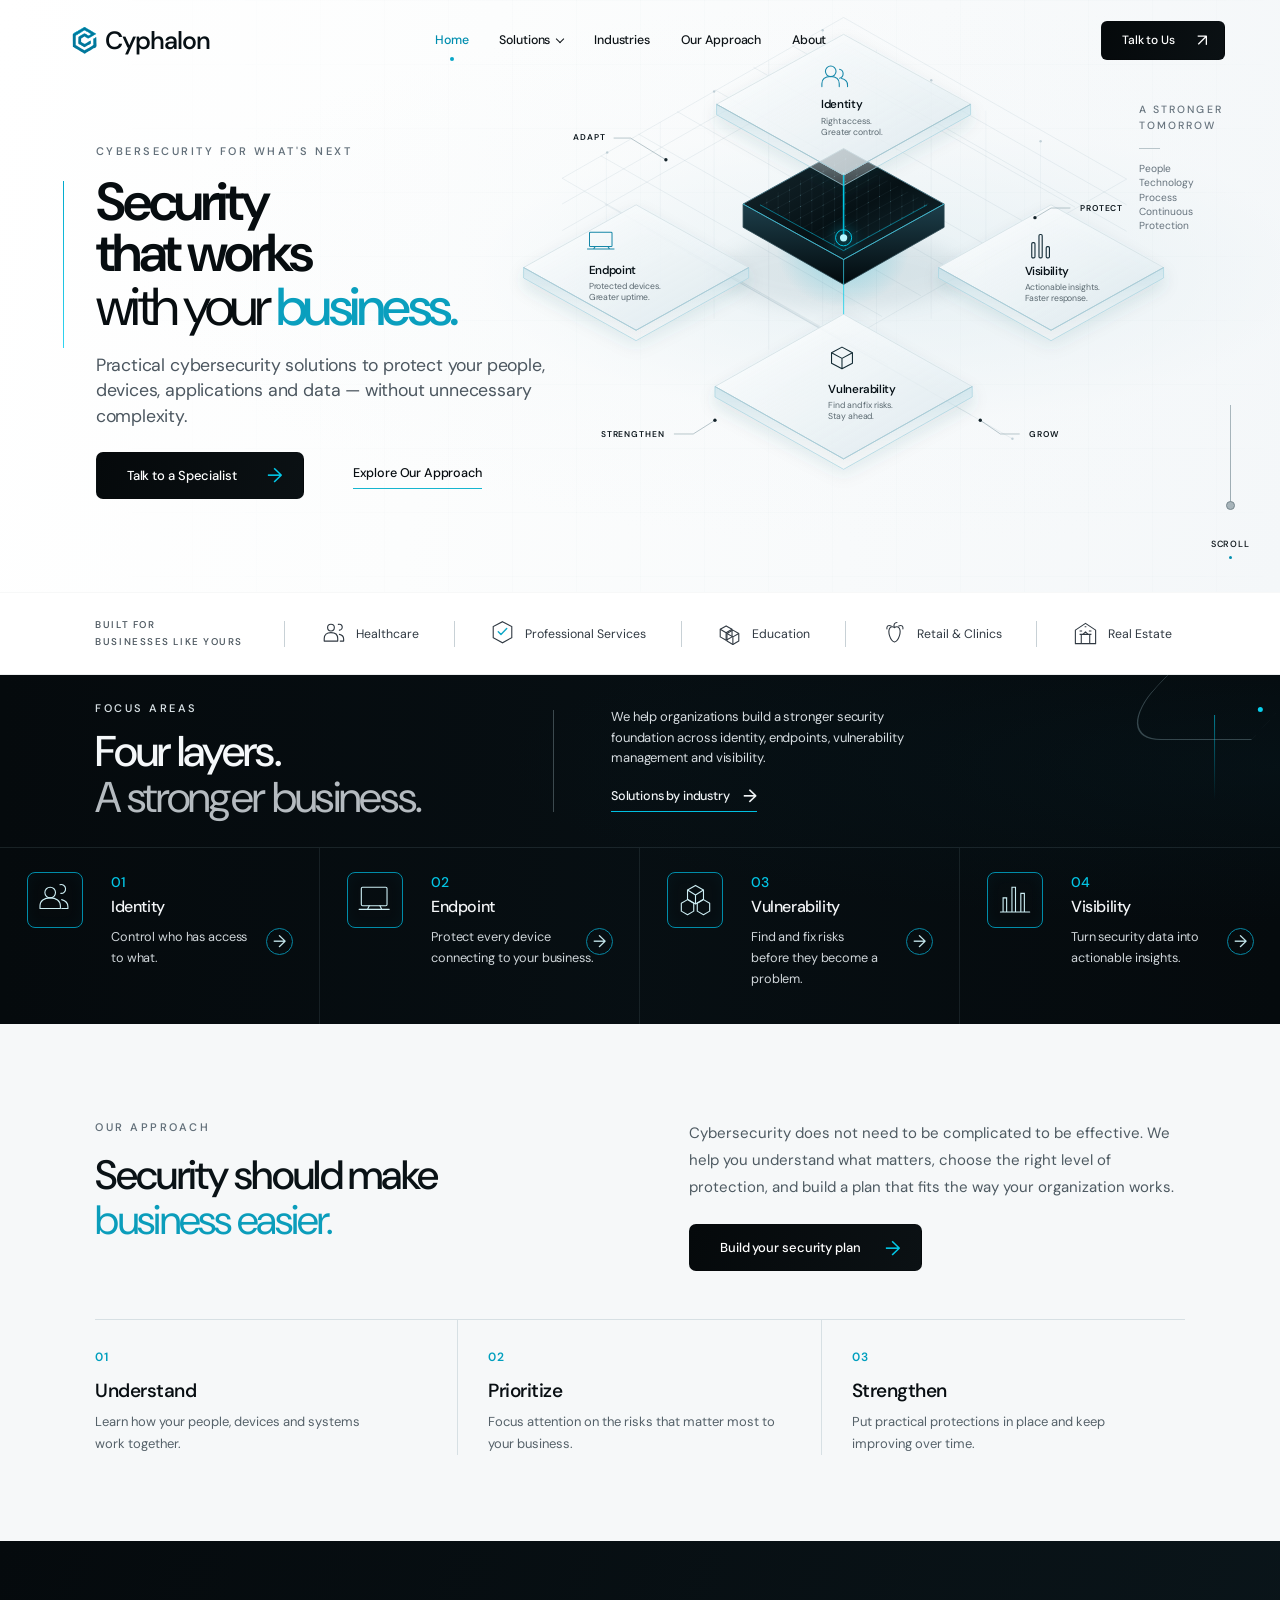
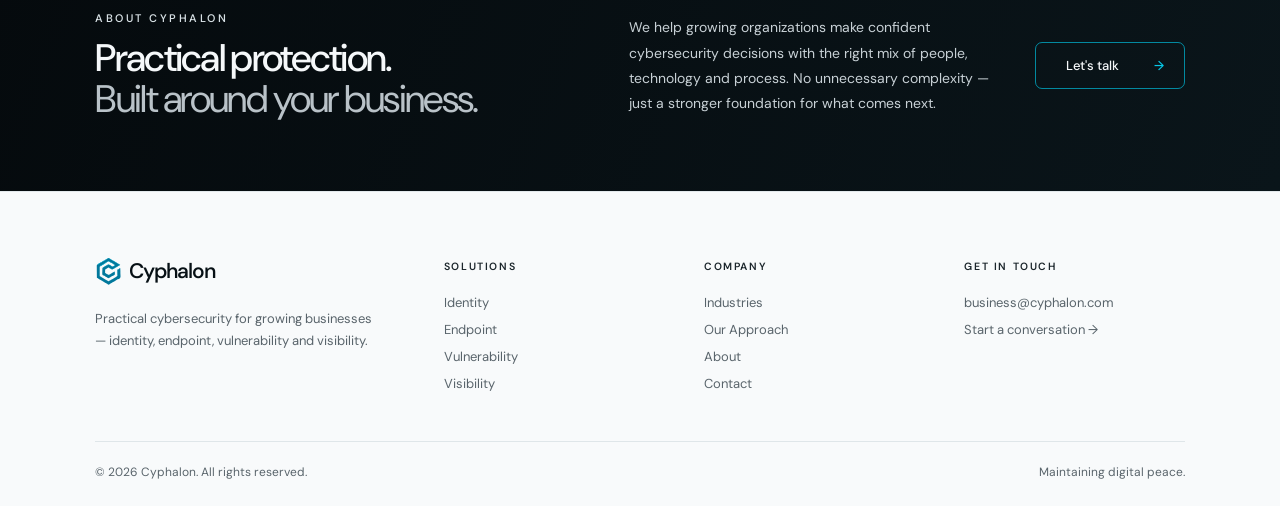
==== index.html @ 72daf1ed "Add Cyphalon multi-page static website Home, Identity, Endpoint, Vulnerability, Visibility, Industri" ====
<!doctype html>
<html lang="en">
<head>
  <meta charset="utf-8">
  <meta name="viewport" content="width=device-width, initial-scale=1">
  <meta name="theme-color" content="#f7f9fa">
  <title>Cyphalon — Practical Cybersecurity for Growing Businesses</title>
  <meta name="description" content="Practical cybersecurity for growing businesses: identity and access, endpoint security, vulnerability testing and security visibility — without unnecessary complexity.">
  <link rel="canonical" href="https://cyphalon.com/">
  <meta property="og:type" content="website">
  <meta property="og:site_name" content="Cyphalon">
  <meta property="og:title" content="Cyphalon — Practical Cybersecurity for Growing Businesses">
  <meta property="og:description" content="Practical cybersecurity for growing businesses: identity and access, endpoint security, vulnerability testing and security visibility — without unnecessary complexity.">
  <meta property="og:url" content="https://cyphalon.com/">
  <link rel="icon" href="assets/favicon.svg" type="image/svg+xml">
  <link rel="preconnect" href="https://fonts.googleapis.com">
  <link rel="preconnect" href="https://fonts.gstatic.com" crossorigin>
  <link href="https://fonts.googleapis.com/css2?family=DM+Sans:wght@400;450;500;550;600;650;700&display=swap" rel="stylesheet">
  <link rel="stylesheet" href="styles.css">
</head>
<body>
  <main>
    <section class="hero-shell" id="home" aria-label="Cyphalon cybersecurity overview">
      <div class="ambient-grid" aria-hidden="true"></div>
      <header class="site-header">
        <a class="brand" href="index.html" aria-label="Cyphalon home"><img class="brand-mark" src="assets/favicon.svg" alt="" aria-hidden="true"><span>Cyphalon</span></a>
        <button class="menu-toggle" type="button" aria-label="Open navigation menu" aria-expanded="false" aria-controls="primary-nav">
          <span></span><span></span>
        </button>
        <nav class="primary-nav" id="primary-nav" aria-label="Main navigation">
          <a class="nav-link active" aria-current="page" href="index.html">Home</a>
          <div class="nav-item has-menu">
            <button class="nav-link nav-trigger" type="button" aria-expanded="false" aria-controls="solutions-menu">Solutions <span class="caret" aria-hidden="true"></span></button>
            <div class="submenu" id="solutions-menu"><a class="submenu-link" href="identity.html"><span class="submenu-icon"><svg viewBox="0 0 44 44" aria-hidden="true"><g fill="none" stroke="currentColor" stroke-width="1.25" stroke-linecap="round" stroke-linejoin="round"><circle cx="16" cy="13" r="6"/><path d="M4.5 31v-3c0-5.5 4.6-9 11.5-9s11.5 3.5 11.5 9v3H4.5Z"/><path d="M28 14a5 5 0 1 0-1-9.8M29 21c4.5 1.2 7 4 7 8v2H29"/></g></svg></span><span><strong>Identity</strong><small>Control who has access to what.</small></span></a><a class="submenu-link" href="endpoint.html"><span class="submenu-icon"><svg viewBox="0 0 44 44" aria-hidden="true"><g fill="none" stroke="currentColor" stroke-width="1.25" stroke-linecap="round" stroke-linejoin="round"><rect x="6" y="7" width="29" height="21" rx="1.4"/><path d="M3.5 32h34M15 28l-2 4m14-4 2 4"/></g></svg></span><span><strong>Endpoint</strong><small>Protect every device connecting to your business.</small></span></a><a class="submenu-link" href="vulnerability.html"><span class="submenu-icon"><svg viewBox="0 0 44 44" aria-hidden="true"><g fill="none" stroke="currentColor" stroke-width="1.25" stroke-linejoin="round"><path d="m22 5 9 5.2v10.4L22 26l-9-5.4V10.2L22 5Z"/><path d="m13 10.2 9 5.5 9-5.5M22 15.7V26M6 25l7-4 7 4v9l-7 4-7-4v-9ZM24 25l7-4 7 4v9l-7 4-7-4v-9Z"/></g></svg></span><span><strong>Vulnerability</strong><small>Find and fix risks before they become a problem.</small></span></a><a class="submenu-link" href="visibility.html"><span class="submenu-icon"><svg viewBox="0 0 44 44" aria-hidden="true"><g fill="none" stroke="currentColor" stroke-width="1.25" stroke-linecap="round"><path d="M8 35V19h4v16M18 35V7h4v28M28 35V14h4v21M38 35H5"/></g></svg></span><span><strong>Visibility</strong><small>Turn security data into actionable insights.</small></span></a></div>
          </div>
          <a class="nav-link" href="industries.html">Industries</a>
          <a class="nav-link" href="index.html#approach">Our Approach</a>
          <a class="nav-link" href="index.html#about">About</a>
        </nav>
        <a class="button button-dark header-cta" href="contact.html">
          <span>Talk to Us</span><span class="arrow" aria-hidden="true">↗</span>
        </a>
      </header>

      <div class="hero-body">
        <div class="hero-copy">
          <p class="eyebrow">Cybersecurity for what's next</p>
          <h1>Security<br>that works<br><span class="headline-light">with your <span class="accent-text">business.</span></span></h1>
          <p class="hero-description">Practical cybersecurity solutions to protect your people, devices, applications and data — without unnecessary complexity.</p>
          <div class="hero-actions">
            <a class="button button-dark hero-cta" href="contact.html">
              <span>Talk to a Specialist</span><span class="arrow" aria-hidden="true">→</span>
            </a>
            <a class="text-link" href="#approach">Explore Our Approach</a>
          </div>
        </div>

        <div class="hero-visual" aria-label="Four connected layers of cybersecurity: identity, endpoint, visibility and vulnerability">
          <svg class="security-diagram" viewBox="0 0 780 570" role="img" aria-labelledby="diagram-title diagram-desc">
            <title id="diagram-title">A connected security foundation</title>
            <desc id="diagram-desc">Four translucent platforms representing identity, endpoint, visibility and vulnerability surround a glowing central security layer.</desc>
            <defs>
              <linearGradient id="glassTop" x1="0" y1="0" x2="1" y2="1">
                <stop offset="0" stop-color="#ffffff" stop-opacity=".96"/>
                <stop offset=".55" stop-color="#eef5f8" stop-opacity=".82"/>
                <stop offset="1" stop-color="#dbe9ee" stop-opacity=".77"/>
              </linearGradient>
              <linearGradient id="glassSide" x1="0" y1="0" x2="0" y2="1">
                <stop offset="0" stop-color="#c6e2eb" stop-opacity=".7"/>
                <stop offset="1" stop-color="#ffffff" stop-opacity=".18"/>
              </linearGradient>
              <linearGradient id="darkTop" x1="0" y1="0" x2="1" y2="1">
                <stop offset="0" stop-color="#172a31"/>
                <stop offset=".55" stop-color="#061115"/>
                <stop offset="1" stop-color="#152d36"/>
              </linearGradient>
              <linearGradient id="darkSide" x1="0" y1="0" x2="0" y2="1">
                <stop offset="0" stop-color="#1d3f4b"/>
                <stop offset="1" stop-color="#02090c"/>
              </linearGradient>
              <linearGradient id="cyanLine" x1="0" y1="0" x2="0" y2="1">
                <stop offset="0" stop-color="#43d9f1" stop-opacity=".2"/>
                <stop offset=".5" stop-color="#00c7e9"/>
                <stop offset="1" stop-color="#3bd3f0" stop-opacity=".15"/>
              </linearGradient>
              <radialGradient id="coreGlow">
                <stop offset="0" stop-color="#08c5e6" stop-opacity=".65"/>
                <stop offset=".45" stop-color="#0ab4d2" stop-opacity=".2"/>
                <stop offset="1" stop-color="#0ab4d2" stop-opacity="0"/>
              </radialGradient>
              <pattern id="microGrid" width="14" height="14" patternUnits="userSpaceOnUse" patternTransform="skewY(-29)">
                <path d="M14 0H0V14" fill="none" stroke="#83c5d6" stroke-opacity=".24" stroke-width=".55"/>
                <circle cx="0" cy="0" r="1" fill="#90ddeb" fill-opacity=".55"/>
              </pattern>
              <filter id="softShadow" x="-30%" y="-30%" width="160%" height="180%">
                <feGaussianBlur stdDeviation="11"/>
              </filter>
              <filter id="cyanBlur" x="-120%" y="-120%" width="340%" height="340%">
                <feGaussianBlur stdDeviation="7"/>
              </filter>
              <filter id="plateShadow" x="-30%" y="-30%" width="160%" height="180%">
                <feDropShadow dx="0" dy="10" stdDeviation="10" flood-color="#345765" flood-opacity=".15"/>
              </filter>
            </defs>

            <!-- Isometric wireframe environment -->
            <g class="wireframe" fill="none" stroke="#8da8b4" stroke-width=".8" stroke-opacity=".24">
              <path d="M40 213 390 13 742 214 391 416Z"/>
              <path d="M40 245 390 45 742 246"/>
              <path d="M40 278 390 78 742 279"/>
              <path d="M88 185 438 385M135 158 486 359M183 130 534 332M230 103 581 304M278 75 630 276M326 48 678 249"/>
              <path d="M93 245 445 445M145 276 495 476M196 306 548 507M249 336 600 537"/>
              <path d="M95 181 95 311M162 143 162 350M229 105 229 388M297 67 297 426M364 29 364 464M431 53 431 425M499 91 499 388M567 129 567 350M635 167 635 311" stroke-opacity=".12"/>
            </g>
            <g fill="#8da8b4" fill-opacity=".48">
              <circle cx="96" cy="181" r="1.5"/><circle cx="229" cy="105" r="1.5"/><circle cx="364" cy="29" r="1.5"/><circle cx="499" cy="91" r="1.5"/><circle cx="635" cy="167" r="1.5"/><circle cx="600" cy="537" r="1.5"/>
            </g>

            <!-- Ground shadow and energy core -->
            <ellipse cx="388" cy="330" rx="153" ry="47" fill="#587986" opacity=".11" filter="url(#softShadow)"/>
            <ellipse cx="389" cy="300" rx="83" ry="73" fill="url(#coreGlow)"/>
            <path d="M390 140V355" stroke="#00c6e7" stroke-width="9" opacity=".25" filter="url(#cyanBlur)"/>
            <path d="M390 140V355" stroke="url(#cyanLine)" stroke-width="1.8"/>

            <!-- Central dark platform -->
            <g class="core-platform">
              <polygon points="265,245 390,314 515,245 515,274 390,345 265,274" fill="url(#darkSide)" stroke="#294650" stroke-width="1"/>
              <polygon points="265,245 390,176 515,245 390,314" fill="url(#darkTop)" stroke="#477180" stroke-width="1.2"/>
              <polygon points="282,245 390,186 498,245 390,304" fill="url(#microGrid)" opacity=".95"/>
              <path d="M265 245 390 314 515 245M390 314V345" fill="none" stroke="#3ad5ef" stroke-opacity=".72" stroke-width="1.2"/>
              <path d="M286 246 390 303 494 246" fill="none" stroke="#07c6e6" stroke-opacity=".65" stroke-width="1"/>
              <path d="M390 206V287" stroke="#00d6f6" stroke-width="2" opacity=".85"/>
              <circle cx="390" cy="287" r="14" fill="#00cbea" opacity=".2" filter="url(#cyanBlur)"/>
              <circle cx="390" cy="287" r="4.5" fill="#b8f7ff"/>
              <circle cx="390" cy="287" r="10" fill="none" stroke="#00cbea" stroke-width="1.2"/>
            </g>

            <a class="diagram-link" href="identity.html" aria-label="Identity">
            <!-- People glass plate -->
            <g class="glass-card identity-card" filter="url(#plateShadow)">
              <polygon points="390,34 548,121 390,209 232,121" fill="url(#glassTop)" stroke="#d9e4e8" stroke-width="1.1"/>
              <polygon points="232,121 390,209 548,121 548,134 390,222 232,134" fill="url(#glassSide)" stroke="#a8d5e1" stroke-width=".9"/>
              <path d="M232 121 390 209 548 121" fill="none" stroke="#a6c5cf" stroke-width="1.2"/>
              <path d="M390 209V252" fill="none" stroke="#00cce9" stroke-opacity=".75" stroke-width="1.4"/>
            </g>
            <g class="diagram-label identity-label">
              <g transform="translate(363 73)" fill="none" stroke="#1788aa" stroke-width="1.35" stroke-linecap="round" stroke-linejoin="round">
                <circle cx="11" cy="7" r="6.6"/><path d="M0 26v-3.5c0-6 4.3-9 10.8-9s10.8 3 10.8 9V26"/>
                <path d="M22 4.5a5.7 5.7 0 0 1 0 11.1M24.5 16c5 1.1 7.4 4.1 7.4 8.2V26"/>
              </g>
              <text x="362" y="126" class="label-title">Identity</text>
              <text x="362" y="145" class="label-body">Right access.</text>
              <text x="362" y="159" class="label-body">Greater control.</text>
            </g>
            </a>

            <a class="diagram-link" href="endpoint.html" aria-label="Endpoint">
            <!-- Endpoints plate -->
            <g class="glass-card endpoint-card" filter="url(#plateShadow)">
              <polygon points="132,246 272,324 132,402 -8,324" fill="url(#glassTop)" stroke="#d7e3e8" stroke-width="1.1"/>
              <polygon points="-8,324 132,402 272,324 272,337 132,415 -8,337" fill="url(#glassSide)" stroke="#a8d5e1" stroke-width=".9"/>
              <path d="M-8 324 132 402 272 324" fill="none" stroke="#abcbd5" stroke-width="1.2"/>
            </g>
            <g class="diagram-label endpoint-label">
              <g transform="translate(74 280)" fill="none" stroke="#1687a8" stroke-width="1.25" stroke-linejoin="round">
                <rect x="0" y="0" width="28" height="18" rx="1.2"/><path d="M-3 21H31M7 18l-2 3m18-3 2 3"/>
              </g>
              <text x="73" y="332" class="label-title">Endpoint</text>
              <text x="73" y="351" class="label-body">Protected devices.</text>
              <text x="73" y="365" class="label-body">Greater uptime.</text>
            </g>
            </a>

            <a class="diagram-link" href="visibility.html" aria-label="Visibility">
            <!-- Visibility plate -->
            <g class="glass-card visibility-card" filter="url(#plateShadow)">
              <polygon points="648,246 788,324 648,402 508,324" fill="url(#glassTop)" stroke="#d7e3e8" stroke-width="1.1"/>
              <polygon points="508,324 648,402 788,324 788,337 648,415 508,337" fill="url(#glassSide)" stroke="#a8d5e1" stroke-width=".9"/>
              <path d="M508 324 648 402 788 324" fill="none" stroke="#abcbd5" stroke-width="1.2"/>
            </g>
            <g class="diagram-label visibility-label">
              <g transform="translate(624 281)" fill="none" stroke="#162e39" stroke-width="1.4" stroke-linecap="round">
                <rect x="0" y="12" width="4" height="19" rx="1.5"/><rect x="9" y="2" width="4" height="29" rx="1.5"/><rect x="18" y="17" width="4" height="14" rx="1.5"/>
              </g>
              <text x="615" y="333" class="label-title">Visibility</text>
              <text x="615" y="352" class="label-body">Actionable insights.</text>
              <text x="615" y="366" class="label-body">Faster response.</text>
            </g>
            </a>

            <a class="diagram-link" href="vulnerability.html" aria-label="Vulnerability">
            <!-- Vulnerability plate -->
            <g class="glass-card vulnerability-card" filter="url(#plateShadow)">
              <polygon points="390,382 550,472 390,562 230,472" fill="url(#glassTop)" stroke="#d7e3e8" stroke-width="1.1"/>
              <polygon points="230,472 390,562 550,472 550,485 390,575 230,485" fill="url(#glassSide)" stroke="#a8d5e1" stroke-width=".9"/>
              <path d="M230 472 390 562 550 472" fill="none" stroke="#abcbd5" stroke-width="1.2"/>
              <path d="M390 345V382" stroke="#00cce9" stroke-opacity=".65" stroke-width="1.4"/>
            </g>
            <g class="diagram-label vulnerability-label">
              <g transform="translate(375 423)" fill="none" stroke="#122a33" stroke-width="1.35" stroke-linejoin="round">
                <path d="M0 7 13 0 26 7 13 14 0 7Z"/><path d="M0 7v13l13 7 13-7V7M13 14v13"/>
              </g>
              <text x="371" y="480" class="label-title">Vulnerability</text>
              <text x="371" y="499" class="label-body">Find and fix risks.</text>
              <text x="371" y="513" class="label-body">Stay ahead.</text>
            </g>
            </a>

            <!-- Small directional labels -->
            <g class="diagram-callouts" fill="#101a20" font-family="DM Sans, Arial, sans-serif" font-size="10.5" font-weight="600" letter-spacing="1.1">
              <text x="54" y="166">ADAPT</text><path d="M104 163h21l44 27" fill="none" stroke="#849ca5" stroke-width=".7"/><circle cx="169" cy="190" r="2.1" fill="#14232a"/>
              <text x="684" y="254">PROTECT</text><path d="M672 250h-24l-20 12" fill="none" stroke="#849ca5" stroke-width=".7"/><circle cx="628" cy="262" r="2.1" fill="#14232a"/>
              <text x="88" y="535">STRENGTHEN</text><path d="M179 531h24l27-17" fill="none" stroke="#849ca5" stroke-width=".7"/><circle cx="230" cy="514" r="2.1" fill="#14232a"/>
              <text x="621" y="535">GROW</text><path d="M609 531h-24l-25-17" fill="none" stroke="#849ca5" stroke-width=".7"/><circle cx="560" cy="514" r="2.1" fill="#14232a"/>
            </g>
          </svg>
        </div>

        <aside class="hero-aside" aria-label="Our guiding principles">
          <p class="aside-heading">A stronger<br>tomorrow</p>
          <span class="aside-rule"></span>
          <p class="aside-list">People<br>Technology<br>Process<br>Continuous<br>Protection</p>
          <a class="scroll-cue" href="#industries" aria-label="Scroll to industries"><span class="scroll-line"><span class="scroll-dot"></span></span><span>Scroll</span><span class="scroll-small-dot"></span></a>
        </aside>
      </div>
    </section>

    <section class="trust-strip" id="industries" aria-label="Industries we work with">
      <div class="trust-label">Built for<br>businesses like yours</div>
      <div class="trust-divider"></div>
      <a class="industry-item" href="industries.html#healthcare">
        <svg viewBox="0 0 32 32" aria-hidden="true"><g fill="none" stroke="currentColor" stroke-width="1.35" stroke-linecap="round" stroke-linejoin="round"><circle cx="13" cy="9" r="4"/><path d="M5 25v-3c0-4.5 3-7 8-7s8 2.5 8 7v3H5ZM23 12a3.5 3.5 0 1 0-1.3-6.8M23 17c3.5.7 5 2.7 5 5.5V25h-4"/></g></svg>
        <span>Healthcare</span>
      </a>
      <div class="trust-divider"></div>
      <a class="industry-item" href="industries.html#professional-services">
        <svg viewBox="0 0 32 32" aria-hidden="true"><path d="M16 2 27 7.8v13.1L16 27l-11-6.1V7.8L16 2Z" fill="none" stroke="currentColor" stroke-width="1.3"/><path d="m11 14 3.2 3.2 6.8-7" fill="none" stroke="#10a8c8" stroke-width="1.7" stroke-linecap="round" stroke-linejoin="round"/></svg>
        <span>Professional Services</span>
      </a>
      <div class="trust-divider"></div>
      <a class="industry-item" href="industries.html#education">
        <svg viewBox="0 0 32 32" aria-hidden="true"><g fill="none" stroke="currentColor" stroke-width="1.3" stroke-linejoin="round"><path d="m5 11 7-4 7 4v9l-7 4-7-4v-9Z"/><path d="m13 16 7-4 7 4v9l-7 4-7-4v-9Z"/><path d="m5 11 7 4 7-4M13 16l7 4 7-4M12 15v9M20 20v9"/></g></svg>
        <span>Education</span>
      </a>
      <div class="trust-divider"></div>
      <a class="industry-item" href="industries.html#retail-clinics">
        <svg viewBox="0 0 32 32" aria-hidden="true"><g fill="none" stroke="currentColor" stroke-width="1.3" stroke-linecap="round" stroke-linejoin="round"><path d="M16 9c-2.1-1.7-4.5-1.1-5.7.7C7.7 14 11 25 16 26c5-1 8.3-12 5.7-16.3C20.5 7.9 18.1 7.3 16 9Z"/><path d="M16 9c-1.7-3.3.2-6.1 2.9-6.1M12 7c-3.4-1.5-5.5.4-5 3.5M21 7c3.4-1.5 5.5.4 5 3.5"/></g></svg>
        <span>Retail &amp; Clinics</span>
      </a>
      <div class="trust-divider"></div>
      <a class="industry-item" href="industries.html#real-estate">
        <svg viewBox="0 0 32 32" aria-hidden="true"><g fill="none" stroke="currentColor" stroke-width="1.3" stroke-linejoin="round"><path d="M4 12 16 4l12 8v16H4V12Z"/><path d="M11 28V17h10v11M9 13h3m-3 4h3m8-4h3m-3 4h3M15 8h2"/><path d="m13 17 3-3 3 3"/></g></svg>
        <span>Real Estate</span>
      </a>
    </section>

    <section class="solutions-section" id="solutions" aria-labelledby="solutions-heading">
      <div class="section-top">
        <div class="section-title-wrap">
          <p class="eyebrow eyebrow-light">Focus areas</p>
          <h2 id="solutions-heading">Four layers.<br><span>A stronger business.</span></h2>
        </div>
        <div class="section-intro">
          <p>We help organizations build a stronger security foundation across identity, endpoints, vulnerability management and visibility.</p>
          <a class="text-link text-link-light" href="industries.html">Solutions by industry <span aria-hidden="true">→</span></a>
        </div>
        <span class="section-corner" aria-hidden="true"><span></span></span>
      </div>

      <div class="solution-grid">
        <a class="solution-card" href="identity.html">
          <span class="solution-icon">
            <svg viewBox="0 0 44 44" aria-hidden="true"><g fill="none" stroke="currentColor" stroke-width="1.25" stroke-linecap="round" stroke-linejoin="round"><circle cx="16" cy="13" r="6"/><path d="M4.5 31v-3c0-5.5 4.6-9 11.5-9s11.5 3.5 11.5 9v3H4.5Z"/><path d="M28 14a5 5 0 1 0-1-9.8M29 21c4.5 1.2 7 4 7 8v2H29"/></g></svg>
          </span>
          <span class="solution-number">01</span>
          <span class="solution-title">Identity</span>
          <span class="solution-description">Control who has access<br class="desktop-only"> to what.</span>
          <span class="round-arrow" aria-hidden="true">→</span>
        </a>
        <a class="solution-card" href="endpoint.html">
          <span class="solution-icon">
            <svg viewBox="0 0 44 44" aria-hidden="true"><g fill="none" stroke="currentColor" stroke-width="1.25" stroke-linecap="round" stroke-linejoin="round"><rect x="6" y="7" width="29" height="21" rx="1.4"/><path d="M3.5 32h34M15 28l-2 4m14-4 2 4"/></g></svg>
          </span>
          <span class="solution-number">02</span>
          <span class="solution-title">Endpoint</span>
          <span class="solution-description">Protect every device<br class="desktop-only"> connecting to your business.</span>
          <span class="round-arrow" aria-hidden="true">→</span>
        </a>
        <a class="solution-card" href="vulnerability.html">
          <span class="solution-icon">
            <svg viewBox="0 0 44 44" aria-hidden="true"><g fill="none" stroke="currentColor" stroke-width="1.25" stroke-linejoin="round"><path d="m22 5 9 5.2v10.4L22 26l-9-5.4V10.2L22 5Z"/><path d="m13 10.2 9 5.5 9-5.5M22 15.7V26M6 25l7-4 7 4v9l-7 4-7-4v-9ZM24 25l7-4 7 4v9l-7 4-7-4v-9Z"/></g></svg>
          </span>
          <span class="solution-number">03</span>
          <span class="solution-title">Vulnerability</span>
          <span class="solution-description">Find and fix risks<br class="desktop-only"> before they become a problem.</span>
          <span class="round-arrow" aria-hidden="true">→</span>
        </a>
        <a class="solution-card" href="visibility.html">
          <span class="solution-icon">
            <svg viewBox="0 0 44 44" aria-hidden="true"><g fill="none" stroke="currentColor" stroke-width="1.25" stroke-linecap="round"><path d="M8 35V19h4v16M18 35V7h4v28M28 35V14h4v21M38 35H5"/></g></svg>
          </span>
          <span class="solution-number">04</span>
          <span class="solution-title">Visibility</span>
          <span class="solution-description">Turn security data into<br class="desktop-only"> actionable insights.</span>
          <span class="round-arrow" aria-hidden="true">→</span>
        </a>
      </div>
    </section>

    <section class="approach-section" id="approach">
      <div class="approach-heading">
        <p class="eyebrow">Our approach</p>
        <h2>Security should make<br><span>business easier.</span></h2>
      </div>
      <div class="approach-copy">
        <p>Cybersecurity does not need to be complicated to be effective. We help you understand what matters, choose the right level of protection, and build a plan that fits the way your organization works.</p>
        <a class="button button-dark" href="contact.html">Build your security plan <span class="arrow" aria-hidden="true">→</span></a>
      </div>
      <div class="approach-steps">
        <article><span>01</span><h3>Understand</h3><p>Learn how your people, devices and systems work together.</p></article>
        <article><span>02</span><h3>Prioritize</h3><p>Focus attention on the risks that matter most to your business.</p></article>
        <article><span>03</span><h3>Strengthen</h3><p>Put practical protections in place and keep improving over time.</p></article>
      </div>
    </section>

    <section class="about-section" id="about">
      <div>
        <p class="eyebrow eyebrow-light">About Cyphalon</p>
        <h2>Practical protection.<br><span>Built around your business.</span></h2>
      </div>
      <p>We help growing organizations make confident cybersecurity decisions with the right mix of people, technology and process. No unnecessary complexity — just a stronger foundation for what comes next.</p>
      <a class="button button-outline" href="contact.html">Let's talk <span class="arrow" aria-hidden="true">→</span></a>
    </section>

    <footer class="site-footer">
      <div class="footer-top">
        <div class="footer-brand">
          <a class="brand brand-footer" href="index.html" aria-label="Cyphalon home"><img class="brand-mark" src="assets/favicon.svg" alt="" aria-hidden="true"><span>Cyphalon</span></a>
          <p>Practical cybersecurity for growing businesses — identity, endpoint, vulnerability and visibility.</p>
        </div>
        <nav class="footer-col" aria-label="Solutions"><h3>Solutions</h3><a href="identity.html">Identity</a><a href="endpoint.html">Endpoint</a><a href="vulnerability.html">Vulnerability</a><a href="visibility.html">Visibility</a></nav>
        <nav class="footer-col" aria-label="Company"><h3>Company</h3><a href="industries.html">Industries</a><a href="index.html#approach">Our Approach</a><a href="index.html#about">About</a><a href="contact.html">Contact</a></nav>
        <div class="footer-col"><h3>Get in touch</h3><a href="mailto:business@cyphalon.com">business@cyphalon.com</a><a href="contact.html">Start a conversation →</a></div>
      </div>
      <div class="footer-bottom">
        <span class="copyright">© <span id="year">2026</span> Cyphalon. All rights reserved.</span>
        <span>Maintaining digital peace.</span>
      </div>
    </footer>
  </main>
  <script src="script.js"></script>
</body>
</html>
---- styles.css ----
:root {
  --ink: #080e12;
  --muted: #505b64;
  --cyan: #009fbe;
  --cyan-bright: #03c9e9;
  --paper: #f8fafb;
  --dark: #050a0d;
  --dark-2: #0b1115;
  --line: rgba(19, 43, 53, .17);
  --font: "DM Sans", "Segoe UI", Arial, sans-serif;
}

* { box-sizing: border-box; }
html { scroll-behavior: smooth; scroll-padding-top: 25px; }
body { margin: 0; color: var(--ink); font-family: var(--font); font-weight: 400; -webkit-font-smoothing: antialiased; text-rendering: optimizeLegibility; }
a { color: inherit; text-decoration: none; }
button, a { -webkit-tap-highlight-color: transparent; }
button { font: inherit; }

.hero-shell {
  position: relative;
  height: 592px;
  overflow: hidden;
  isolation: isolate;
  background:
    radial-gradient(ellipse at 70% 46%, rgba(221, 235, 240, .64) 0, rgba(243, 247, 249, .23) 33%, transparent 60%),
    linear-gradient(100deg, #fff 0%, #fcfdfd 36%, #f4f7f9 100%);
}
.ambient-grid {
  position: absolute;
  z-index: -1;
  inset: 0;
  opacity: .34;
  pointer-events: none;
  background-image:
    linear-gradient(rgba(87, 123, 138, .055) 1px, transparent 1px),
    linear-gradient(90deg, rgba(87, 123, 138, .055) 1px, transparent 1px);
  background-size: 64px 64px;
  mask-image: linear-gradient(90deg, transparent 3%, #000 44%, #000 93%, transparent 100%);
}
.site-header {
  position: absolute;
  z-index: 20;
  top: 0;
  left: 0;
  width: 100%;
  height: 80px;
  display: flex;
  align-items: center;
  justify-content: space-between;
  padding: 0 4.3% 0 5.55%;
}
.brand { display: inline-flex; align-items: center; gap: 7px; flex-shrink: 0; color: #071015; font-size: 25px; line-height: 1; font-weight: 550; letter-spacing: -1.05px; }
.brand-mark {
  width: 27px;
  height: 32px;
  object-fit: contain;
}
.primary-nav { position: absolute; left: 34%; top: 0; height: 80px; display: flex; align-items: center; gap: clamp(23px, 2.4vw, 38px); }
.nav-link { position: relative; display: inline-flex; align-items: center; height: 100%; font-size: 12.4px; font-weight: 500; letter-spacing: -.12px; white-space: nowrap; color: #0e1418; transition: color .2s ease; }
.nav-link:hover, .nav-link.active { color: #008eaf; }
.nav-link.active::after { position: absolute; left: 50%; bottom: 19px; width: 4px; height: 4px; border-radius: 50%; background: #08a6c7; content: ""; transform: translateX(-50%); }
.button { display: inline-flex; align-items: center; justify-content: space-between; gap: 24px; min-height: 47px; padding: 0 20px 0 30px; border-radius: 7px; font-size: 13px; font-weight: 500; letter-spacing: -.1px; transition: transform .2s ease, box-shadow .2s ease, background .2s ease; }
.button:hover { transform: translateY(-2px); box-shadow: 0 8px 22px rgba(0, 18, 25, .13); }
.button-dark { color: #fff; background: linear-gradient(110deg, #05090b, #0b1114); border: 1px solid rgba(0, 0, 0, .08); }
.button-dark .arrow { color: var(--cyan-bright); font-size: 20px; font-weight: 400; line-height: 1; transition: transform .2s ease; }
.button:hover .arrow { transform: translateX(3px); }
.header-cta { min-width: 124px; min-height: 39px; padding: 0 16px 0 20px; border-radius: 6px; font-size: 12px; gap: 13px; }
.header-cta .arrow { color: #fff; font-size: 17px; }
.menu-toggle { display: none; }

.hero-body { position: relative; width: 100%; height: 100%; }
.hero-copy { position: absolute; z-index: 5; top: 144px; left: 7.48%; width: 35.4%; max-width: 530px; }
.eyebrow { margin: 0 0 18px; color: #63707a; font-size: 11px; line-height: 1.4; font-weight: 550; text-transform: uppercase; letter-spacing: 2.5px; }
.hero-copy::before { position: absolute; content: ""; left: -33px; top: 37px; height: 167px; width: 1px; background: linear-gradient(to bottom, #00a9cc, #31d4f1); }
.hero-copy h1 { margin: 0; font-size: clamp(52px, 4.17vw, 66px); line-height: .94; font-weight: 600; letter-spacing: -3.1px; color: #070d10; }
.headline-light { display: inline-block; margin-top: 4px; font-weight: 400; letter-spacing: -3.5px; white-space: nowrap; }
.accent-text { color: #0a9fbe; font-weight: 500; }
.hero-description { max-width: 470px; margin: 20px 0 0; color: #4c5760; font-size: 17.7px; font-weight: 400; letter-spacing: -.18px; line-height: 1.43; }
.hero-actions { display: flex; align-items: center; gap: 49px; margin-top: 24px; }
.hero-cta { min-width: 208px; min-height: 47px; }
.text-link { display: inline-flex; align-items: center; gap: 13px; min-height: 28px; padding-bottom: 3px; border-bottom: 1px solid #16b5cf; font-size: 12.6px; font-weight: 500; letter-spacing: -.15px; white-space: nowrap; transition: color .2s ease; }
.text-link:hover { color: #008eaf; }
.hero-visual { position: absolute; z-index: 1; top: 7px; left: 41.4%; width: 49%; max-width: 805px; height: auto; aspect-ratio: 780 / 570; overflow: visible; }
.security-diagram { display: block; width: 100%; height: 100%; overflow: visible; }
.label-title { font-size: 14.5px; font-weight: 550; letter-spacing: -.45px; fill: #071117; }
.label-body { font-size: 10.8px; font-weight: 400; letter-spacing: -.12px; fill: #5b6971; }
.glass-card { transform-box: fill-box; transform-origin: center; transition: filter .35s ease; }
.hero-visual:hover .glass-card { filter: drop-shadow(0 13px 14px rgba(18, 79, 96, .13)); }
.hero-visual:hover .identity-card { animation: float-card 3.4s ease-in-out infinite; }
.hero-visual:hover .visibility-card { animation: float-card 3.8s ease-in-out infinite reverse; }
.core-platform { transform-box: fill-box; transform-origin: center; animation: core-breathe 5s ease-in-out infinite; }
@keyframes float-card { 0%, 100% { transform: translateY(0); } 50% { transform: translateY(-5px); } }
@keyframes core-breathe { 0%,100% { opacity: 1; } 50% { opacity: .94; } }
.hero-aside { position: absolute; z-index: 6; top: 102px; right: 3.85%; width: 92px; color: #66737d; }
.aside-heading { margin: 0; font-size: 10.5px; font-weight: 500; line-height: 1.55; text-transform: uppercase; letter-spacing: 2.1px; }
.aside-rule { display: block; width: 21px; height: 1px; margin: 13px 0 13px; background: #b9c5ca; }
.aside-list { margin: 0; font-size: 10.2px; line-height: 1.42; }
.scroll-cue { position: absolute; top: 303px; left: 72px; display: flex; align-items: center; flex-direction: column; gap: 31px; text-transform: uppercase; font-size: 9px; font-weight: 550; letter-spacing: .8px; color: #11191e; }
.scroll-line { display: block; position: relative; height: 102px; width: 1px; background: linear-gradient(to bottom, #aab8be, #9cabb2); }
.scroll-dot { position: absolute; bottom: -3px; left: -4px; width: 9px; height: 9px; border-radius: 50%; border: 1px solid #77878e; background: #a7b4ba; }
.scroll-small-dot { width: 3px; height: 3px; border-radius: 50%; background: #008eaf; margin-top: -25px; }

.trust-strip { min-height: 83px; display: flex; align-items: center; justify-content: space-between; gap: 22px; padding: 0 7.45%; background: rgba(255,255,255,.92); border-top: 1px solid rgba(29, 57, 68, .035); border-bottom: 1px solid rgba(29, 57, 68, .08); }
.trust-label { flex: 0 0 167px; color: #4e5961; font-size: 9.8px; line-height: 1.65; font-weight: 550; letter-spacing: 1.55px; text-transform: uppercase; }
.trust-divider { width: 1px; height: 26px; background: #c8d1d6; flex: 0 0 1px; }
.industry-item { display: flex; align-items: center; gap: 9px; color: #303942; font-size: 12.3px; white-space: nowrap; flex: 1 1 auto; justify-content: center; }
.industry-item svg { width: 27px; height: 27px; flex: 0 0 27px; }

.solutions-section { color: #f5f8fa; background: var(--dark); position: relative; overflow: hidden; }
.solutions-section::before { position: absolute; content: ""; z-index: 0; inset: 0; pointer-events: none; background: radial-gradient(ellipse at 100% 26%, rgba(7, 29, 37, .36), transparent 43%), linear-gradient(90deg, transparent 0, rgba(10, 23, 29, .35) 50%, transparent 100%); }
.section-top { position: relative; z-index: 1; min-height: 173px; display: flex; align-items: center; padding: 12px 7.45% 12px; border-bottom: 1px solid rgba(173, 201, 211, .12); }
.section-title-wrap { width: 42%; flex: 0 0 42%; }
.eyebrow-light { color: #d7e0e4; margin-bottom: 11px; }
.section-title-wrap h2, .approach-heading h2, .about-section h2 { margin: 0; font-size: 43px; line-height: 1.08; letter-spacing: -1.7px; font-weight: 500; }
.section-title-wrap h2 span { color: #b5bbc0; font-weight: 400; }
.section-intro { position: relative; max-width: 370px; min-height: 91px; padding-left: 57px; border-left: 1px solid rgba(187, 212, 220, .3); margin-left: 0; }
.section-intro p { margin: -3px 0 15px; max-width: 330px; color: #d6dce0; font-size: 13px; line-height: 1.58; letter-spacing: -.08px; }
.text-link-light { color: #f1f5f7; border-bottom-color: #00c0e1; }
.text-link-light span { font-size: 18px; line-height: 1; }
.section-corner { position: absolute; right: 0; top: 0; width: 145px; height: 65px; border-bottom-left-radius: 54px; border-bottom: 1px solid rgba(145, 174, 184, .35); border-left: 1px solid rgba(145, 174, 184, .35); transform: skewX(-43deg) translateX(32px); transform-origin: top right; }
.section-corner::before { position: absolute; content: ""; width: 1px; height: 85px; right: 20px; top: 40px; background: linear-gradient(to bottom, rgba(0, 204, 235, .6), transparent); transform: skewX(43deg); }
.section-corner span { position: absolute; right: 17px; top: 32px; width: 5px; height: 5px; background: #08d0ed; border-radius: 50%; transform: skewX(43deg); }
.solution-grid { position: relative; z-index: 1; display: grid; grid-template-columns: repeat(4, minmax(0, 1fr)); }
.solution-card { min-height: 176px; position: relative; display: grid; grid-template-columns: 56px 1fr; grid-template-rows: 21px 27px auto; column-gap: 28px; align-content: start; padding: 24px 27px 22px max(27px, calc((100vw - 1365px) / 2)); border-right: 1px solid rgba(147, 177, 187, .12); transition: background .25s ease; }
.solution-card:last-child { border-right: 0; }
.solution-card:hover { background: rgba(10, 36, 44, .52); }
.solution-icon { grid-column: 1; grid-row: 1 / span 3; width: 56px; height: 56px; display: flex; align-items: center; justify-content: center; color: #cdeef4; border: 1px solid #008ca9; border-radius: 8px; box-shadow: inset 0 0 15px rgba(0, 188, 223, .045); }
.solution-icon svg { display: block; width: 39px; height: 39px; }
.solution-number { grid-column: 2; grid-row: 1; color: #03c4e4; font-size: 14px; line-height: 20px; font-weight: 500; }
.solution-title { grid-column: 2; grid-row: 2; align-self: center; color: #f4f6f8; font-size: 16px; line-height: 1.25; font-weight: 500; letter-spacing: -.4px; }
.solution-description { grid-column: 2; grid-row: 3; margin-top: 7px; color: #d0d6da; font-size: 12.7px; line-height: 1.65; letter-spacing: -.12px; }
.round-arrow { position: absolute; top: 80px; right: 26px; display: flex; align-items: center; justify-content: center; width: 27px; height: 27px; border: 1px solid #0787a3; border-radius: 50%; color: #c5e6ec; font-size: 17px; line-height: 1; transition: background .2s ease, transform .2s ease; }
.solution-card:hover .round-arrow { background: #006d83; transform: translateX(2px); }

.approach-section { padding: 96px 7.45% 86px; display: grid; grid-template-columns: 1fr 1fr; column-gap: 9%; row-gap: 48px; background: #f6f8f9; }
.approach-heading h2 { color: #0a1216; font-size: clamp(35px, 3.2vw, 48px); }
.approach-heading h2 span { color: #0b9dbb; font-weight: 400; }
.approach-copy { max-width: 520px; align-self: center; }
.approach-copy p { margin: 0 0 23px; color: #4e5a62; font-size: 15px; line-height: 1.8; }
.approach-copy .button { min-width: 220px; }
.approach-steps { grid-column: 1 / -1; display: grid; grid-template-columns: repeat(3, 1fr); border-top: 1px solid #d7e0e4; }
.approach-steps article { padding: 25px 30px 0 0; border-right: 1px solid #d7e0e4; }
.approach-steps article + article { padding-left: 30px; }
.approach-steps article:last-child { border-right: 0; }
.approach-steps article > span { color: #009fbe; font-size: 12px; font-weight: 600; letter-spacing: 1px; }
.approach-steps h3 { margin: 12px 0 8px; font-size: 19px; font-weight: 550; letter-spacing: -.5px; }
.approach-steps p { max-width: 290px; margin: 0; color: #556169; font-size: 13px; line-height: 1.7; }
.about-section { display: grid; grid-template-columns: 1.15fr .85fr auto; gap: 45px; align-items: center; padding: 70px 7.45%; color: #f5f8fa; background: linear-gradient(110deg, #050a0d, #0a151a); }
.about-section h2 { font-size: clamp(30px, 3vw, 43px); }
.about-section h2 span { color: #b9c2c8; font-weight: 400; }
.about-section > p { margin: 0; color: #c8d1d6; font-size: 14px; line-height: 1.8; }
.button-outline { min-width: 150px; color: #f5f8fa; border: 1px solid rgba(0, 194, 224, .68); background: transparent; }
.button-outline .arrow { color: #06c8e8; }
.brand-footer { font-size: 21px; }
.brand-footer .brand-mark { width: 22px; height: 25px; }
.copyright { white-space: nowrap; }

@media (min-width: 1700px) {
  .hero-copy { left: calc((100vw - 1365px) / 2); }
  .hero-visual { left: 41.8%; }
  .hero-copy h1 { font-size: 68px; }
}

@media (max-width: 1250px) {
  .site-header { padding-left: 4.2%; padding-right: 4.2%; }
  .primary-nav { left: 30%; gap: 24px; }
  .hero-copy { left: 7%; width: 38%; }
  .hero-copy h1 { font-size: clamp(49px, 4.55vw, 61px); letter-spacing: -2.9px; }
  .headline-light { letter-spacing: -3px; }
  .hero-description { font-size: 16px; }
  .hero-actions { gap: 25px; }
  .hero-visual { left: 41%; width: 54%; top: 20px; }
  .hero-aside { right: 2.6%; width: 76px; }
  .scroll-cue { left: 50px; }
  .trust-strip { padding-left: 5%; padding-right: 5%; gap: 15px; }
  .trust-label { flex-basis: 145px; }
  .industry-item { font-size: 11px; gap: 6px; }
  .industry-item svg { width: 24px; height: 24px; flex-basis: 24px; }
  .solution-card { grid-template-columns: 50px 1fr; column-gap: 19px; padding-left: 22px; padding-right: 19px; }
  .solution-icon { width: 50px; height: 54px; }
  .round-arrow { right: 17px; }
  .solution-description { font-size: 11.5px; }
}

@media (max-width: 1000px) {
  .hero-shell { height: auto; min-height: 0; overflow: hidden; }
  .site-header { position: relative; height: 76px; padding: 0 5%; }
  .primary-nav { position: absolute; left: auto; right: 4%; top: 66px; height: auto; min-width: 220px; display: none; flex-direction: column; align-items: stretch; gap: 0; padding: 9px; background: rgba(255,255,255,.98); border: 1px solid #dce6e9; border-radius: 10px; box-shadow: 0 12px 40px rgba(10, 40, 50, .12); }
  .primary-nav.open { display: flex; }
  .nav-link { min-height: 42px; height: auto; padding: 0 12px; border-radius: 5px; }
  .nav-link.active { background: #f0fafc; }
  .nav-link.active::after { display: none; }
  .menu-toggle { width: 42px; height: 40px; display: inline-flex; flex-direction: column; justify-content: center; align-items: center; gap: 6px; margin-left: auto; margin-right: 15px; border: 1px solid #d7e2e6; border-radius: 7px; background: rgba(255,255,255,.8); cursor: pointer; }
  .menu-toggle span { width: 17px; height: 1.5px; display: block; background: #102027; transition: transform .2s ease; }
  .menu-toggle[aria-expanded="true"] span:first-child { transform: translateY(3.75px) rotate(45deg); }
  .menu-toggle[aria-expanded="true"] span:last-child { transform: translateY(-3.75px) rotate(-45deg); }
  .header-cta { min-width: 116px; }
  .hero-body { height: auto; display: flex; flex-direction: column; padding: 52px 6% 20px; }
  .hero-copy { position: relative; top: auto; left: auto; width: 100%; max-width: 670px; padding-left: 0; }
  .hero-copy::before { left: -18px; top: 38px; height: 162px; }
  .hero-copy h1 { font-size: clamp(52px, 7.6vw, 73px); }
  .hero-description { max-width: 530px; font-size: 17px; }
  .hero-actions { gap: 35px; margin-top: 24px; }
  .hero-visual { position: relative; left: auto; top: auto; width: min(100%, 760px); height: auto; aspect-ratio: 780 / 570; margin: 15px auto -4px; }
  .hero-aside { display: none; }
  .trust-strip { min-height: 0; flex-wrap: wrap; justify-content: center; padding: 22px 5%; row-gap: 20px; }
  .trust-label { flex: 0 0 100%; text-align: center; }
  .trust-divider { display: none; }
  .industry-item { flex: 0 1 calc(33.333% - 20px); justify-content: center; font-size: 12px; }
  .section-top { padding-left: 6%; padding-right: 6%; }
  .section-title-wrap { width: 48%; flex-basis: 48%; }
  .section-title-wrap h2 { font-size: 39px; }
  .section-intro { padding-left: 32px; }
  .solution-grid { grid-template-columns: repeat(2, minmax(0, 1fr)); }
  .solution-card { min-height: 155px; padding: 24px 24px 23px 6%; grid-template-columns: 56px 1fr; column-gap: 23px; border-bottom: 1px solid rgba(147, 177, 187, .12); }
  .solution-icon { width: 56px; height: 56px; }
  .solution-description { font-size: 12.5px; }
  .round-arrow { right: 22px; }
  .approach-section { padding: 72px 6%; }
  .about-section { padding: 65px 6%; grid-template-columns: 1fr 1fr; }
  .about-section .button { grid-column: 2; justify-self: start; }
}

@media (max-width: 600px) {
  .site-header { height: 68px; padding: 0 5%; }
  .brand { font-size: 22px; }
  .brand-mark { width: 22px; height: 26px; }
  .menu-toggle { margin-right: 10px; width: 39px; height: 37px; }
  .header-cta { min-width: 43px; min-height: 37px; padding: 0 12px; gap: 0; }
  .header-cta span:first-child { display: none; }
  .header-cta .arrow { font-size: 20px; }
  .hero-body { padding: 43px 6% 12px; }
  .hero-copy { padding-left: 7px; }
  .eyebrow { font-size: 9.5px; letter-spacing: 2px; margin-bottom: 16px; }
  .hero-copy h1 { font-size: clamp(42px, 11.4vw, 58px); line-height: .99; letter-spacing: -2.4px; }
  .headline-light { letter-spacing: -2.5px; white-space: normal; }
  .hero-copy::before { left: -10px; top: 35px; height: 133px; }
  .hero-description { margin-top: 19px; font-size: 15px; line-height: 1.55; }
  .hero-actions { align-items: flex-start; flex-direction: column; gap: 17px; margin-top: 22px; }
  .hero-cta { min-width: 207px; min-height: 46px; }
  .hero-visual { width: 120%; max-width: none; margin: 20px 0 0 -10%; }
  .trust-strip { padding: 22px 5% 25px; gap: 18px 10px; }
  .trust-label { margin-bottom: 2px; }
  .industry-item { flex: 0 1 calc(50% - 10px); justify-content: flex-start; padding-left: 7%; font-size: 11.5px; }
  .industry-item svg { width: 23px; height: 23px; flex-basis: 23px; }
  .section-top { align-items: flex-start; flex-direction: column; gap: 24px; padding: 40px 6% 35px; }
  .section-title-wrap { width: 100%; flex-basis: auto; }
  .section-title-wrap h2 { font-size: 37px; letter-spacing: -1.4px; }
  .section-intro { border-left: 0; border-top: 1px solid rgba(187, 212, 220, .3); padding: 20px 0 0; max-width: 390px; min-height: 0; }
  .section-intro p { font-size: 13px; }
  .section-corner { width: 80px; height: 42px; }
  .solution-grid { grid-template-columns: 1fr; }
  .solution-card { min-height: 136px; padding: 23px 44px 22px 6%; grid-template-columns: 54px 1fr; column-gap: 18px; }
  .solution-icon { width: 52px; height: 54px; }
  .solution-title { font-size: 16px; }
  .solution-description { font-size: 12px; }
  .round-arrow { right: 20px; top: 52px; width: 25px; height: 25px; }
  .approach-section { display: block; padding: 57px 6%; }
  .approach-heading h2 { font-size: 36px; }
  .approach-copy { margin-top: 25px; }
  .approach-copy p { font-size: 14px; }
  .approach-steps { display: block; margin-top: 42px; }
  .approach-steps article, .approach-steps article + article { padding: 22px 0; border-right: 0; border-bottom: 1px solid #d7e0e4; }
  .approach-steps article:last-child { border-bottom: 0; }
  .approach-steps h3 { margin: 8px 0; }
  .about-section { display: flex; flex-direction: column; align-items: flex-start; gap: 24px; padding: 48px 6%; }
  .about-section h2 { font-size: 34px; }
  .about-section > p { font-size: 13px; }
  .copyright { white-space: normal; }
}

@media (prefers-reduced-motion: reduce) {
  *, *::before, *::after { scroll-behavior: auto !important; animation-duration: .01ms !important; animation-iteration-count: 1 !important; transition-duration: .01ms !important; }
}

/* ==========================================================================
   Shared navigation: Solutions dropdown
   ========================================================================== */
.brand .brand-mark { width: 27px; height: 32px; }
.nav-item { position: relative; height: 100%; display: flex; align-items: center; }
.nav-trigger { gap: 7px; padding: 0; border: 0; background: none; cursor: pointer; font-family: inherit; }
.nav-trigger .caret { width: 6px; height: 6px; margin-top: -3px; border-right: 1.3px solid currentColor; border-bottom: 1.3px solid currentColor; transform: rotate(45deg); transition: transform .2s ease; }
.nav-item.open .caret { transform: rotate(-135deg); margin-top: 3px; }
.submenu { position: absolute; top: 66px; left: 50%; z-index: 40; width: 330px; padding: 8px; background: #fff; border: 1px solid #dce6e9; border-radius: 10px; box-shadow: 0 18px 50px rgba(10, 40, 50, .14); opacity: 0; visibility: hidden; transform: translate(-50%, 6px); transition: opacity .18s ease, transform .18s ease, visibility .18s; }
.nav-item:hover .submenu, .nav-item:focus-within .submenu, .nav-item.open .submenu { opacity: 1; visibility: visible; transform: translate(-50%, 0); }
.submenu-link { display: grid; grid-template-columns: 38px 1fr; gap: 12px; align-items: center; padding: 10px; border-radius: 7px; transition: background .15s ease; }
.submenu-link:hover, .submenu-link.current { background: #f0fafc; }
.submenu-icon { width: 38px; height: 38px; display: flex; align-items: center; justify-content: center; color: #0a8fae; border: 1px solid #bfe3ec; border-radius: 7px; }
.submenu-icon svg { width: 26px; height: 26px; }
.submenu-link strong { display: block; font-size: 13px; font-weight: 550; color: #0e1418; letter-spacing: -.15px; }
.submenu-link small { display: block; margin-top: 2px; font-size: 11.5px; color: #66737d; }

/* Clickable diagram plates and industry strip on the homepage */
.diagram-link { cursor: pointer; }
.diagram-link:hover .label-title, .diagram-link:focus .label-title { fill: #008eaf; }
.diagram-link:focus { outline: none; }
a.industry-item { transition: color .2s ease; }
a.industry-item:hover { color: #008eaf; }

/* ==========================================================================
   Inner page hero
   ========================================================================== */
.page-hero {
  position: relative;
  overflow: hidden;
  isolation: isolate;
  border-bottom: 1px solid rgba(29, 57, 68, .08);
  background:
    radial-gradient(ellipse at 74% 50%, rgba(221, 235, 240, .64) 0, rgba(243, 247, 249, .23) 33%, transparent 60%),
    linear-gradient(100deg, #fff 0%, #fcfdfd 36%, #f4f7f9 100%);
}
.page-hero-body { display: grid; grid-template-columns: minmax(0, 1.05fr) minmax(0, .95fr); gap: 4%; align-items: center; min-height: 580px; padding: 120px 7.45% 60px; }
.page-hero-copy { position: relative; max-width: 610px; }
.page-hero-copy::before { position: absolute; content: ""; left: -33px; top: 62px; height: 150px; width: 1px; background: linear-gradient(to bottom, #00a9cc, #31d4f1); }
.breadcrumb { display: flex; flex-wrap: wrap; gap: 8px; margin: 0 0 24px; padding: 0; list-style: none; font-size: 11.5px; color: #6b7780; }
.breadcrumb li + li::before { content: "/"; margin-right: 8px; color: #b4c0c6; }
.breadcrumb a:hover { color: #008eaf; }
.breadcrumb [aria-current] { color: #0e1418; }
.page-title { margin: 0; font-size: clamp(42px, 3.9vw, 60px); line-height: 1; font-weight: 600; letter-spacing: -2.4px; color: #070d10; }
.page-title .headline-light { margin-top: 4px; letter-spacing: -2.4px; white-space: normal; }
.page-lede { max-width: 530px; margin: 22px 0 0; color: #4c5760; font-size: 17px; line-height: 1.55; letter-spacing: -.15px; }
.page-visual { display: flex; justify-content: center; }
.page-visual svg { display: block; width: 100%; max-width: 520px; height: auto; overflow: visible; }
.page-visual .glass-card { animation: float-card 4s ease-in-out infinite; }

/* At-a-glance strip */
.glance { display: grid; grid-template-columns: repeat(4, minmax(0, 1fr)); margin: 0; padding: 0 7.45%; background: rgba(255,255,255,.95); border-bottom: 1px solid rgba(29, 57, 68, .08); }
.glance > div { padding: 22px 24px 22px 0; border-right: 1px solid #dfe6e9; }
.glance > div + div { padding-left: 24px; }
.glance > div:last-child { border-right: 0; }
.glance dt { margin-bottom: 7px; color: #6b7780; font-size: 9.8px; font-weight: 550; letter-spacing: 1.55px; text-transform: uppercase; }
.glance dd { margin: 0; color: #1b252b; font-size: 13.5px; font-weight: 500; letter-spacing: -.1px; }

/* Shared section heading */
.section-h2 { margin: 0; color: #0a1216; font-size: clamp(32px, 3vw, 44px); line-height: 1.08; letter-spacing: -1.6px; font-weight: 500; }
.section-h2 span { color: #0b9dbb; font-weight: 400; }
.prose p { margin: 0 0 18px; color: #4e5a62; font-size: 15px; line-height: 1.8; }
.prose p:last-child { margin-bottom: 0; }
.inline-link { color: #0a8fae; border-bottom: 1px solid rgba(9, 166, 198, .4); transition: color .2s ease, border-color .2s ease; }
.inline-link:hover { color: #006d83; border-bottom-color: #006d83; }

/* Why it matters */
.why-section { display: grid; grid-template-columns: 1fr 1fr; column-gap: 9%; padding: 92px 7.45% 88px; background: #f6f8f9; }
.why-section .prose { margin-top: 26px; }
.risk-list { list-style: none; margin: 0; padding: 0; border-top: 1px solid #d7e0e4; align-self: start; }
.risk-list li { display: grid; grid-template-columns: 24px 1fr; gap: 10px; padding: 17px 0; border-bottom: 1px solid #d7e0e4; color: #4e5a62; font-size: 14px; line-height: 1.65; }
.risk-list li::before { content: ""; width: 8px; height: 8px; margin-top: 7px; border: 1.5px solid #09a6c6; border-radius: 50%; }
.risk-list strong { display: block; margin-bottom: 2px; color: #0a1216; font-size: 15px; font-weight: 550; letter-spacing: -.2px; }

/* Capability grid (dark) */
.capability-section { padding-bottom: 84px; }
.capability-grid { position: relative; z-index: 1; display: grid; grid-template-columns: repeat(3, minmax(0, 1fr)); gap: 1px; margin: 0 5.5%; background: rgba(147, 177, 187, .14); }
.capability-card { padding: 36px 32px 38px; background: var(--dark); transition: background .25s ease; }
.capability-card:hover { background: #07161b; }
.cap-icon { width: 46px; height: 46px; display: flex; align-items: center; justify-content: center; color: #cdeef4; border: 1px solid #008ca9; border-radius: 8px; box-shadow: inset 0 0 15px rgba(0, 188, 223, .045); }
.cap-icon svg { width: 24px; height: 24px; }
.cap-number { display: block; margin: 22px 0 6px; color: #03c4e4; font-size: 13px; font-weight: 500; }
.capability-card h3 { margin: 0 0 9px; color: #f4f6f8; font-size: 18px; font-weight: 500; letter-spacing: -.4px; }
.capability-card p { margin: 0; color: #c3cbd0; font-size: 13.3px; line-height: 1.7; }

/* Process: four steps */
.approach-steps.steps-4 { grid-template-columns: repeat(4, 1fr); }
.approach-copy > p:last-child { margin-bottom: 0; }

/* Comparison (vulnerability page) */
.compare-section { padding: 92px 7.45%; background: #fff; }
.compare-section .section-h2 { max-width: 640px; }
.compare-grid { display: grid; grid-template-columns: 1fr 1fr; gap: 24px; margin-top: 40px; }
.compare-card { padding: 34px 34px 30px; border: 1px solid #dce6e9; border-radius: 12px; background: #fbfcfd; }
.compare-card .eyebrow { margin-bottom: 10px; color: #009fbe; }
.compare-card h3 { margin: 0 0 10px; font-size: 24px; font-weight: 550; letter-spacing: -.8px; }
.compare-card > p { margin: 0 0 18px; color: #4e5a62; font-size: 14.5px; line-height: 1.75; }
.compare-card ul { margin: 0; padding: 0; list-style: none; border-top: 1px solid #e1e8eb; }
.compare-card li { position: relative; padding: 11px 0 11px 22px; border-bottom: 1px solid #e1e8eb; color: #2b363d; font-size: 13.5px; }
.compare-card li:last-child { border-bottom: 0; }
.compare-card li::before { position: absolute; left: 2px; top: 17px; width: 8px; height: 1.5px; background: #09a6c6; content: ""; }

/* Deliverables + technology */
.deliver-section { display: grid; grid-template-columns: 1.1fr .9fr; gap: 8%; padding: 92px 7.45%; background: #fff; }
.deliver-list { margin: 30px 0 0; padding: 0; list-style: none; counter-reset: deliver; }
.deliver-list li { display: grid; grid-template-columns: 46px 1fr; padding: 18px 0; border-top: 1px solid #e1e8eb; }
.deliver-list li:last-child { border-bottom: 1px solid #e1e8eb; }
.deliver-list li::before { counter-increment: deliver; content: counter(deliver, decimal-leading-zero); padding-top: 3px; color: #009fbe; font-size: 12px; font-weight: 600; letter-spacing: 1px; }
.deliver-list strong { display: block; color: #0a1216; font-size: 16px; font-weight: 550; letter-spacing: -.3px; }
.deliver-list span { display: block; margin-top: 3px; color: #556169; font-size: 13.5px; line-height: 1.65; }
.tech-card { position: relative; align-self: start; overflow: hidden; padding: 38px 36px 34px; color: #f5f8fa; border-radius: 12px; background: linear-gradient(140deg, #050a0d, #0d1b21); }
.tech-card::after { position: absolute; inset: 0; content: ""; pointer-events: none; opacity: .5; background-image: linear-gradient(rgba(120, 190, 210, .06) 1px, transparent 1px), linear-gradient(90deg, rgba(120, 190, 210, .06) 1px, transparent 1px); background-size: 32px 32px; mask-image: linear-gradient(200deg, #000, transparent 70%); }
.tech-card > * { position: relative; z-index: 1; }
.tech-card h3 { margin: 0 0 12px; font-size: 30px; font-weight: 500; letter-spacing: -1.1px; }
.tech-card p { margin: 0; color: #c8d1d6; font-size: 14px; line-height: 1.75; }
.tags { display: flex; flex-wrap: wrap; gap: 8px; margin: 22px 0 0; padding: 0; list-style: none; }
.tags li { padding: 6px 11px; color: #d8f4f9; border: 1px solid rgba(0, 194, 224, .45); border-radius: 999px; font-size: 11.5px; }
.tech-card .tech-note { margin-top: 24px; padding-top: 18px; color: #9fb0b8; border-top: 1px solid rgba(187, 212, 220, .18); font-size: 12.5px; }

/* FAQ */
.faq-section { display: grid; grid-template-columns: .8fr 1.2fr; gap: 9%; padding: 92px 7.45%; background: #f6f8f9; }
.faq-section .prose { margin-top: 22px; max-width: 360px; }
.faq-list details { border-top: 1px solid #d7e0e4; }
.faq-list details:last-child { border-bottom: 1px solid #d7e0e4; }
.faq-list summary { display: flex; align-items: center; justify-content: space-between; gap: 24px; padding: 21px 0; list-style: none; cursor: pointer; color: #0a1216; font-size: 16.5px; font-weight: 550; letter-spacing: -.3px; }
.faq-list summary::-webkit-details-marker { display: none; }
.faq-list summary::after { flex: 0 0 auto; content: "+"; color: #009fbe; font-size: 24px; font-weight: 400; line-height: 1; transition: transform .2s ease; }
.faq-list details[open] summary::after { transform: rotate(45deg); }
.faq-list summary:hover { color: #008eaf; }
.faq-list details p { max-width: 640px; margin: -6px 0 22px; color: #4e5a62; font-size: 14.5px; line-height: 1.75; }

/* Dark CTA + related layers */
.cta-actions { display: flex; flex-wrap: wrap; align-items: center; gap: 22px; }
.button-light { color: #071015; background: #fff; border: 1px solid #fff; }
.button-light .arrow { color: #0a9fbe; font-size: 20px; line-height: 1; transition: transform .2s ease; }
.solution-grid.grid-3 { grid-template-columns: repeat(3, minmax(0, 1fr)); }
.grid-3 .solution-card { padding: 28px 64px 30px 32px; }
.grid-3 .solution-card:first-child { padding-left: 7.45vw; }
.related-label { position: relative; z-index: 1; margin: 0; padding: 22px 7.45% 0; color: #8e9ba2; font-size: 10.5px; font-weight: 550; letter-spacing: 2px; text-transform: uppercase; }

/* Industries page */
.industry-jump { width: 100%; max-width: 440px; margin: 0; padding: 10px; list-style: none; background: rgba(255,255,255,.88); border: 1px solid #dce6e9; border-radius: 14px; box-shadow: 0 24px 60px rgba(10, 40, 50, .08); }
.industry-jump a { display: grid; grid-template-columns: 44px 1fr auto; gap: 14px; align-items: center; padding: 12px; border-radius: 9px; color: #303942; font-size: 14.5px; font-weight: 500; transition: background .15s ease, color .15s ease; }
.industry-jump a:hover { background: #f0fafc; color: #008eaf; }
.industry-jump svg { width: 28px; height: 28px; }
.industry-jump .jump-icon { width: 44px; height: 44px; display: flex; align-items: center; justify-content: center; border: 1px solid #d3e6ec; border-radius: 9px; }
.industry-jump .jump-arrow { color: #0a9fbe; }
.industry-row { display: grid; grid-template-columns: .95fr 1.1fr .85fr; gap: 6%; padding: 72px 7.45%; background: #fff; border-bottom: 1px solid #e1e8eb; scroll-margin-top: 10px; }
.industry-row:nth-child(even) { background: #f6f8f9; }
.industry-icon { width: 56px; height: 56px; display: flex; align-items: center; justify-content: center; margin-bottom: 22px; color: #0a8fae; border: 1px solid #bfe3ec; border-radius: 10px; }
.industry-icon svg { width: 32px; height: 32px; }
.industry-row h2 { margin: 0 0 12px; font-size: 32px; font-weight: 500; letter-spacing: -1.2px; }
.industry-row .industry-summary { margin: 0; color: #4e5a62; font-size: 14.5px; line-height: 1.75; }
.industry-row h3 { margin: 4px 0 14px; color: #63707a; font-size: 10.5px; font-weight: 550; letter-spacing: 2px; text-transform: uppercase; }
.industry-row .risk-list li { padding: 13px 0; font-size: 14px; color: #2b363d; }
.start-links { display: grid; gap: 10px; }
.start-link { display: grid; grid-template-columns: 38px 1fr auto; gap: 12px; align-items: center; padding: 12px 14px; background: #fff; border: 1px solid #d7e0e4; border-radius: 9px; transition: border-color .2s ease, transform .2s ease; }
.start-link:hover { border-color: #09a6c6; transform: translateY(-1px); }
.start-link .submenu-icon { width: 38px; height: 38px; }
.start-link strong { display: block; font-size: 14px; font-weight: 550; }
.start-link small { display: block; margin-top: 1px; color: #66737d; font-size: 11.8px; }
.start-link .arrow { color: #0a9fbe; }

/* Contact page */
.contact-body { align-items: start; }
.next-steps { margin: 34px 0 0; padding: 0; list-style: none; border-top: 1px solid #d7e0e4; counter-reset: step; max-width: 520px; }
.next-steps li { display: grid; grid-template-columns: 46px 1fr; padding: 16px 0; border-bottom: 1px solid #d7e0e4; color: #556169; font-size: 13.5px; line-height: 1.6; }
.next-steps li::before { counter-increment: step; content: counter(step, decimal-leading-zero); padding-top: 2px; color: #009fbe; font-size: 12px; font-weight: 600; letter-spacing: 1px; }
.next-steps strong { display: block; color: #0a1216; font-size: 15px; font-weight: 550; }
.direct-contact { margin: 26px 0 0; color: #4e5a62; font-size: 14px; }
.direct-contact a { color: #0a1216; border-bottom: 1px solid #16b5cf; }
.contact-form { padding: 34px; background: #fff; border: 1px solid #dce6e9; border-radius: 14px; box-shadow: 0 24px 60px rgba(10, 40, 50, .08); }
.contact-form h2 { margin: 0 0 6px; font-size: 22px; font-weight: 550; letter-spacing: -.6px; }
.form-note { margin: 0 0 22px; color: #66737d; font-size: 12.5px; line-height: 1.6; }
.field { display: grid; gap: 7px; margin-bottom: 16px; }
.field label { color: #1b252b; font-size: 12px; font-weight: 550; }
.field label .req { color: #0a9fbe; }
.field input, .field select, .field textarea { width: 100%; padding: 12px 13px; color: #0a1216; background: #fbfcfd; border: 1px solid #cfdade; border-radius: 7px; font: inherit; font-size: 14px; transition: border-color .15s ease, background .15s ease; }
.field textarea { min-height: 120px; resize: vertical; }
.field input:focus, .field select:focus, .field textarea:focus { outline: 2px solid rgba(0, 159, 190, .25); border-color: #009fbe; background: #fff; }
.field-row { display: grid; grid-template-columns: 1fr 1fr; gap: 14px; }
.contact-form .button { width: 100%; margin-top: 4px; cursor: pointer; }
.form-status { min-height: 1em; margin: 14px 0 0; color: #0a7f98; font-size: 12.5px; line-height: 1.6; }

/* 404 */
.notfound-body { grid-template-columns: 1fr; min-height: 520px; }

/* ==========================================================================
   Footer
   ========================================================================== */
.site-footer { padding: 64px 7.45% 26px; color: #59646b; background: #f8fafb; border-top: 1px solid #e3e9ec; font-size: 13px; }
.footer-top { display: grid; grid-template-columns: 1.4fr 1fr 1fr 1fr; gap: 40px; padding-bottom: 44px; border-bottom: 1px solid #dfe6e9; }
.footer-brand p { max-width: 280px; margin: 16px 0 0; line-height: 1.7; }
.footer-col h3 { margin: 4px 0 16px; color: #1b252b; font-size: 10.5px; font-weight: 600; letter-spacing: 1.6px; text-transform: uppercase; }
.footer-col a { display: block; width: fit-content; padding: 5px 0; transition: color .2s ease; }
.footer-col a:hover { color: #008eaf; }
.footer-bottom { display: flex; justify-content: space-between; gap: 20px; padding-top: 22px; font-size: 12px; }

/* ==========================================================================
   Responsive
   ========================================================================== */
@media (max-width: 1250px) {
  .glance dd { font-size: 12.5px; }
  .capability-card { padding: 32px 26px 34px; }
}

@media (max-width: 1000px) {
  .primary-nav { min-width: 280px; }
  .nav-item { display: block; height: auto; }
  .nav-trigger { width: 100%; min-height: 42px; justify-content: space-between; padding: 0 12px; text-align: left; }
  .nav-trigger .caret { display: none; }
  .submenu { position: static; width: auto; padding: 0 0 6px 8px; opacity: 1; visibility: visible; transform: none; border: 0; box-shadow: none; background: transparent; }
  .submenu-link { padding: 7px 8px; grid-template-columns: 30px 1fr; gap: 10px; }
  .submenu-icon { width: 30px; height: 30px; }
  .submenu-icon svg { width: 20px; height: 20px; }
  .submenu-link small { display: none; }
  .page-hero-body { grid-template-columns: 1fr; min-height: 0; gap: 34px; padding: 40px 6% 52px; }
  .page-hero-copy::before { left: -18px; }
  .page-visual svg { max-width: 430px; }
  .glance { grid-template-columns: 1fr 1fr; padding: 0 6%; }
  .glance > div, .glance > div + div { padding: 18px 14px 18px 0; border-right: 0; border-bottom: 1px solid #e6ecee; }
  .glance > div:nth-child(even) { padding-left: 14px; border-left: 1px solid #e6ecee; }
  .glance > div:nth-last-child(-n+2) { border-bottom: 0; }
  .why-section, .deliver-section, .faq-section { grid-template-columns: 1fr; row-gap: 34px; padding: 68px 6%; }
  .compare-section { padding: 68px 6%; }
  .capability-grid { grid-template-columns: 1fr 1fr; margin: 0 6%; }
  .approach-steps.steps-4 { grid-template-columns: 1fr 1fr; }
  .approach-steps.steps-4 article { padding-bottom: 26px; }
  .approach-steps.steps-4 article:nth-child(2) { border-right: 0; }
  .approach-steps.steps-4 article:nth-child(3) { padding-left: 0; border-top: 1px solid #d7e0e4; }
  .approach-steps.steps-4 article:nth-child(4) { border-top: 1px solid #d7e0e4; }
  .solution-grid.grid-3 { grid-template-columns: 1fr; }
  .grid-3 .solution-card, .grid-3 .solution-card:first-child { padding: 24px 60px 23px 6%; }
  .related-label { padding-left: 6%; }
  .industry-row { grid-template-columns: 1fr; gap: 28px; padding: 56px 6%; }
  .footer-top { grid-template-columns: 1fr 1fr; }
}

@media (max-width: 600px) {
  .page-hero-body { padding: 34px 6% 44px; }
  .page-hero-copy { padding-left: 7px; }
  .page-hero-copy::before { left: -10px; top: 56px; height: 120px; }
  .page-title { font-size: clamp(36px, 10.4vw, 48px); letter-spacing: -1.8px; line-height: 1.02; }
  .page-title .headline-light { letter-spacing: -1.8px; }
  .page-lede { font-size: 15px; }
  .section-h2 { font-size: 32px; letter-spacing: -1.2px; }
  .capability-grid { grid-template-columns: 1fr; margin: 0; }
  .capability-card { padding: 30px 6% 32px; }
  .capability-section { padding-bottom: 0; }
  .approach-steps.steps-4 article:nth-child(3), .approach-steps.steps-4 article:nth-child(4) { border-top: 0; }
  .compare-grid { grid-template-columns: 1fr; }
  .compare-card { padding: 26px 22px; }
  .tech-card { padding: 30px 24px; }
  .faq-list summary { font-size: 15.5px; }
  .field-row { grid-template-columns: 1fr; gap: 0; }
  .contact-form { padding: 24px 20px; }
  .industry-row { padding: 48px 6%; }
  .industry-row h2 { font-size: 28px; }
  .footer-top { grid-template-columns: 1fr; gap: 28px; }
  .footer-bottom { flex-direction: column; gap: 6px; }
}
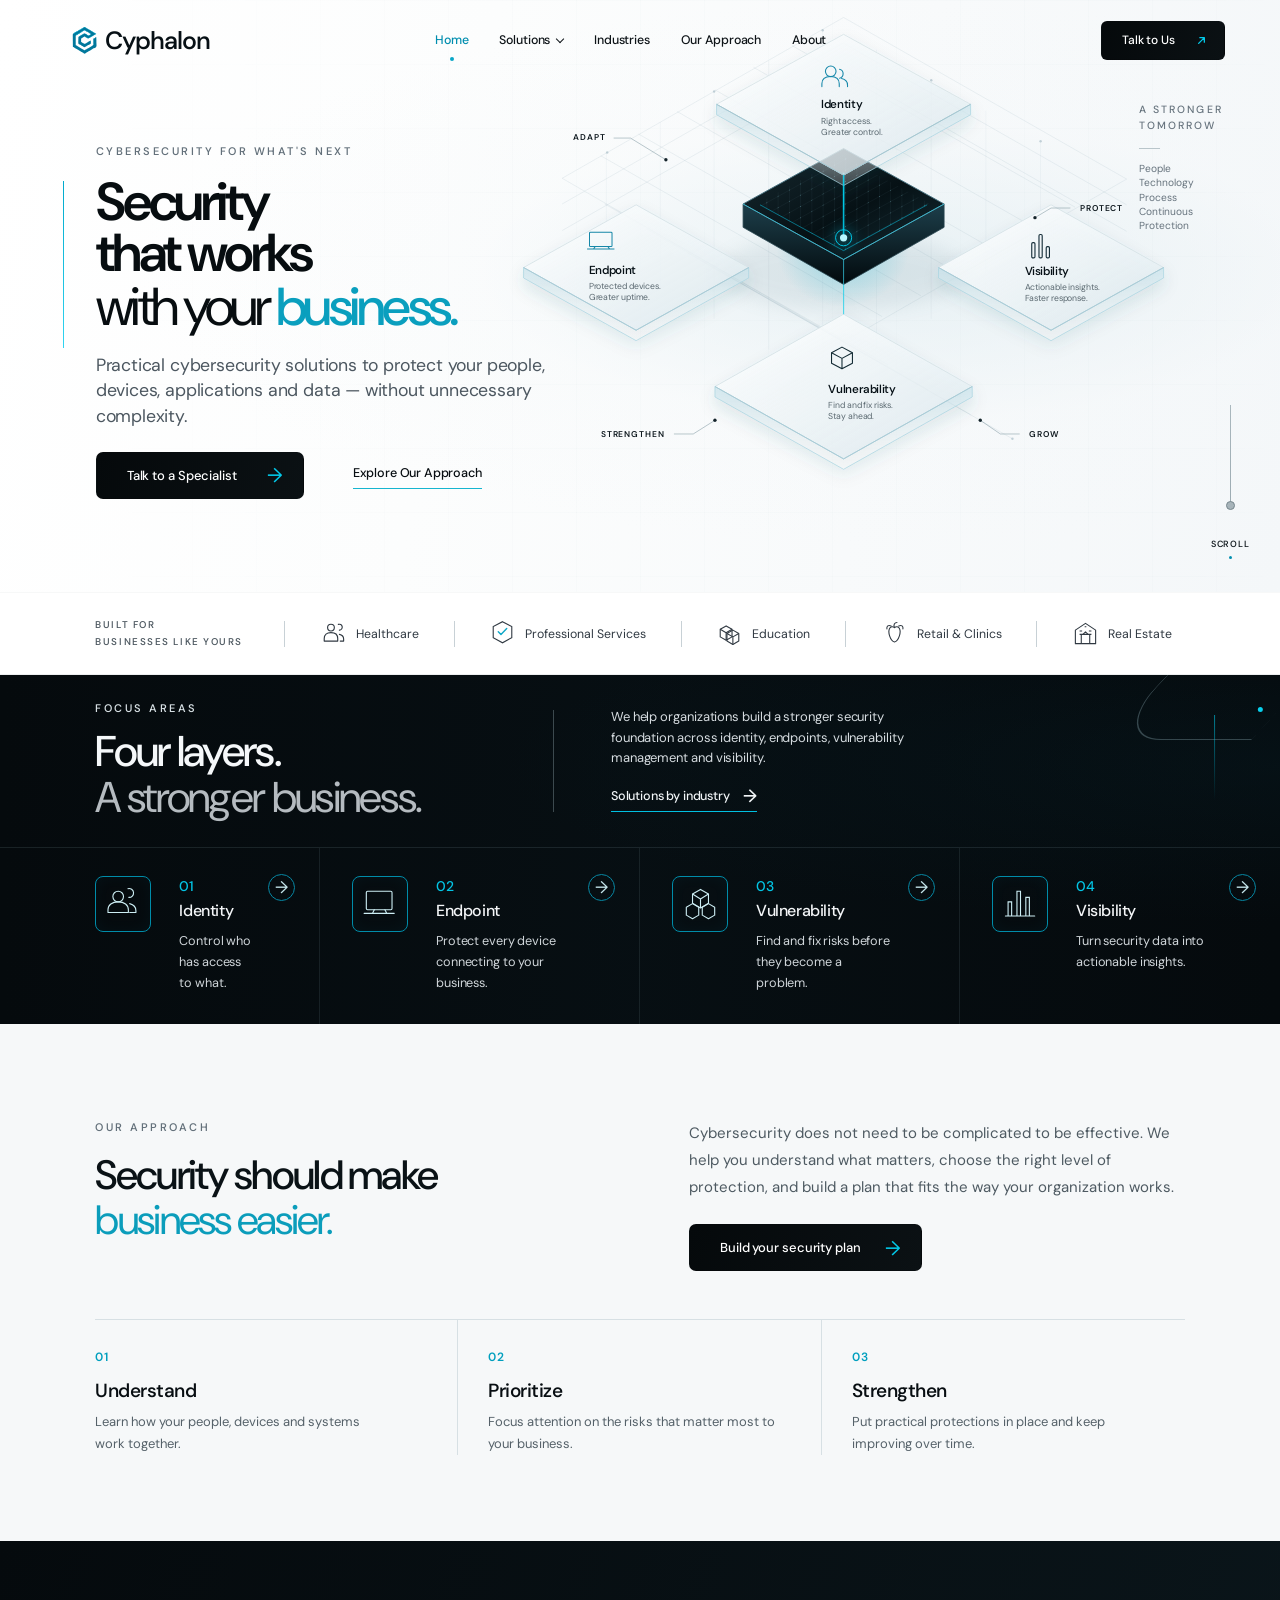
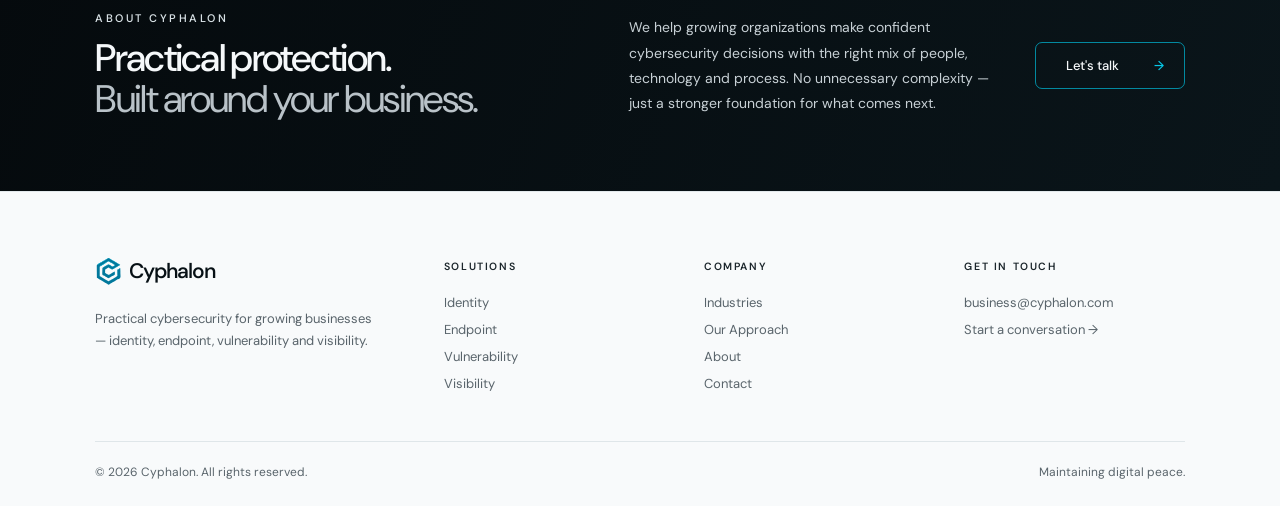
==== commit a0b26ebf: "Fix header contact button rendering as an emoji on iPhone iOS draws the "↗" character as a blue emoj" ====
--- a/index.html
+++ b/index.html
@@ -17,8 +17,25 @@
   <link rel="preconnect" href="https://fonts.gstatic.com" crossorigin>
   <link href="https://fonts.googleapis.com/css2?family=DM+Sans:wght@400;450;500;550;600;650;700&display=swap" rel="stylesheet">
   <link rel="stylesheet" href="styles.css">
+  <!-- Meta Pixel Code -->
+  <script>
+  !function(f,b,e,v,n,t,s)
+  {if(f.fbq)return;n=f.fbq=function(){n.callMethod?
+  n.callMethod.apply(n,arguments):n.queue.push(arguments)};
+  if(!f._fbq)f._fbq=n;n.push=n;n.loaded=!0;n.version='2.0';
+  n.queue=[];t=b.createElement(e);t.async=!0;
+  t.src=v;s=b.getElementsByTagName(e)[0];
+  s.parentNode.insertBefore(t,s)}(window, document,'script',
+  'https://connect.facebook.net/en_US/fbevents.js');
+  fbq('init', '1096894659651998');
+  fbq('track', 'PageView');
+  </script>
+  <!-- End Meta Pixel Code -->
 </head>
 <body>
+  <noscript><img height="1" width="1" style="display:none" alt=""
+  src="https://www.facebook.com/tr?id=1096894659651998&amp;ev=PageView&amp;noscript=1"
+  /></noscript>
   <main>
     <section class="hero-shell" id="home" aria-label="Cyphalon cybersecurity overview">
       <div class="ambient-grid" aria-hidden="true"></div>
@@ -38,7 +55,7 @@
           <a class="nav-link" href="index.html#about">About</a>
         </nav>
         <a class="button button-dark header-cta" href="contact.html">
-          <span>Talk to Us</span><span class="arrow" aria-hidden="true">↗</span>
+          <span>Talk to Us</span><span class="arrow" aria-hidden="true"><svg viewBox="0 0 16 16" width="13" height="13"><path d="M4.5 11.5l7-7M6 4.5h5.5V10" fill="none" stroke="currentColor" stroke-width="1.6" stroke-linecap="round" stroke-linejoin="round"/></svg></span>
         </a>
       </header>
 
--- a/styles.css
+++ b/styles.css
@@ -66,7 +66,8 @@
 .button-dark .arrow { color: var(--cyan-bright); font-size: 20px; font-weight: 400; line-height: 1; transition: transform .2s ease; }
 .button:hover .arrow { transform: translateX(3px); }
 .header-cta { min-width: 124px; min-height: 39px; padding: 0 16px 0 20px; border-radius: 6px; font-size: 12px; gap: 13px; }
-.header-cta .arrow { color: #fff; font-size: 17px; }
+.header-cta .arrow { display: inline-flex; color: var(--cyan-bright); }
+.header-cta .arrow svg { display: block; }
 .menu-toggle { display: none; }
 
 .hero-body { position: relative; width: 100%; height: 100%; }
@@ -122,15 +123,17 @@
 .section-corner::before { position: absolute; content: ""; width: 1px; height: 85px; right: 20px; top: 40px; background: linear-gradient(to bottom, rgba(0, 204, 235, .6), transparent); transform: skewX(43deg); }
 .section-corner span { position: absolute; right: 17px; top: 32px; width: 5px; height: 5px; background: #08d0ed; border-radius: 50%; transform: skewX(43deg); }
 .solution-grid { position: relative; z-index: 1; display: grid; grid-template-columns: repeat(4, minmax(0, 1fr)); }
-.solution-card { min-height: 176px; position: relative; display: grid; grid-template-columns: 56px 1fr; grid-template-rows: 21px 27px auto; column-gap: 28px; align-content: start; padding: 24px 27px 22px max(27px, calc((100vw - 1365px) / 2)); border-right: 1px solid rgba(147, 177, 187, .12); transition: background .25s ease; }
+.solution-card { min-height: 176px; position: relative; display: grid; grid-template-columns: 56px 1fr; grid-template-rows: 21px 27px auto; column-gap: 28px; align-content: start; padding: 28px 64px 30px 32px; border-right: 1px solid rgba(147, 177, 187, .12); transition: background .25s ease; }
+.solution-card:first-child { padding-left: 7.45vw; }
 .solution-card:last-child { border-right: 0; }
+.solution-description br.desktop-only { display: none; }
 .solution-card:hover { background: rgba(10, 36, 44, .52); }
 .solution-icon { grid-column: 1; grid-row: 1 / span 3; width: 56px; height: 56px; display: flex; align-items: center; justify-content: center; color: #cdeef4; border: 1px solid #008ca9; border-radius: 8px; box-shadow: inset 0 0 15px rgba(0, 188, 223, .045); }
 .solution-icon svg { display: block; width: 39px; height: 39px; }
 .solution-number { grid-column: 2; grid-row: 1; color: #03c4e4; font-size: 14px; line-height: 20px; font-weight: 500; }
 .solution-title { grid-column: 2; grid-row: 2; align-self: center; color: #f4f6f8; font-size: 16px; line-height: 1.25; font-weight: 500; letter-spacing: -.4px; }
 .solution-description { grid-column: 2; grid-row: 3; margin-top: 7px; color: #d0d6da; font-size: 12.7px; line-height: 1.65; letter-spacing: -.12px; }
-.round-arrow { position: absolute; top: 80px; right: 26px; display: flex; align-items: center; justify-content: center; width: 27px; height: 27px; border: 1px solid #0787a3; border-radius: 50%; color: #c5e6ec; font-size: 17px; line-height: 1; transition: background .2s ease, transform .2s ease; }
+.round-arrow { position: absolute; top: 26px; right: 24px; display: flex; align-items: center; justify-content: center; width: 27px; height: 27px; border: 1px solid #0787a3; border-radius: 50%; color: #c5e6ec; font-size: 17px; line-height: 1; transition: background .2s ease, transform .2s ease; }
 .solution-card:hover .round-arrow { background: #006d83; transform: translateX(2px); }
 
 .approach-section { padding: 96px 7.45% 86px; display: grid; grid-template-columns: 1fr 1fr; column-gap: 9%; row-gap: 48px; background: #f6f8f9; }
@@ -157,7 +160,6 @@
 .copyright { white-space: nowrap; }
 
 @media (min-width: 1700px) {
-  .hero-copy { left: calc((100vw - 1365px) / 2); }
   .hero-visual { left: 41.8%; }
   .hero-copy h1 { font-size: 68px; }
 }
@@ -177,9 +179,12 @@
   .trust-label { flex-basis: 145px; }
   .industry-item { font-size: 11px; gap: 6px; }
   .industry-item svg { width: 24px; height: 24px; flex-basis: 24px; }
-  .solution-card { grid-template-columns: 50px 1fr; column-gap: 19px; padding-left: 22px; padding-right: 19px; }
+  .solution-card { grid-template-columns: 1fr; grid-template-rows: auto; padding: 26px 56px 28px 24px; }
+  .solution-card:first-child { padding-left: 7.45vw; }
+  .solution-icon { grid-row: auto; margin-bottom: 18px; }
+  .solution-number, .solution-title, .solution-description { grid-column: 1; grid-row: auto; }
   .solution-icon { width: 50px; height: 54px; }
-  .round-arrow { right: 17px; }
+  .round-arrow { right: 20px; }
   .solution-description { font-size: 11.5px; }
 }
 
@@ -213,10 +218,11 @@
   .section-title-wrap h2 { font-size: 39px; }
   .section-intro { padding-left: 32px; }
   .solution-grid { grid-template-columns: repeat(2, minmax(0, 1fr)); }
-  .solution-card { min-height: 155px; padding: 24px 24px 23px 6%; grid-template-columns: 56px 1fr; column-gap: 23px; border-bottom: 1px solid rgba(147, 177, 187, .12); }
-  .solution-icon { width: 56px; height: 56px; }
+  .solution-card, .solution-card:first-child { min-height: 155px; padding: 24px 60px 23px 6vw; grid-template-columns: 56px 1fr; grid-template-rows: 21px 27px auto; column-gap: 23px; border-bottom: 1px solid rgba(147, 177, 187, .12); }
+  .solution-icon { width: 56px; height: 56px; grid-row: 1 / span 3; margin-bottom: 0; }
+  .solution-number { grid-column: 2; grid-row: 1; } .solution-title { grid-column: 2; grid-row: 2; } .solution-description { grid-column: 2; grid-row: 3; }
   .solution-description { font-size: 12.5px; }
-  .round-arrow { right: 22px; }
+  .round-arrow { right: 22px; top: 24px; }
   .approach-section { padding: 72px 6%; }
   .about-section { padding: 65px 6%; grid-template-columns: 1fr 1fr; }
   .about-section .button { grid-column: 2; justify-self: start; }
@@ -226,10 +232,8 @@
   .site-header { height: 68px; padding: 0 5%; }
   .brand { font-size: 22px; }
   .brand-mark { width: 22px; height: 26px; }
-  .menu-toggle { margin-right: 10px; width: 39px; height: 37px; }
-  .header-cta { min-width: 43px; min-height: 37px; padding: 0 12px; gap: 0; }
-  .header-cta span:first-child { display: none; }
-  .header-cta .arrow { font-size: 20px; }
+  .menu-toggle { margin-right: 8px; width: 39px; height: 37px; flex: 0 0 auto; }
+  .header-cta { min-width: 0; min-height: 37px; padding: 0 13px; gap: 7px; font-size: 12px; white-space: nowrap; }
   .hero-body { padding: 43px 6% 12px; }
   .hero-copy { padding-left: 7px; }
   .eyebrow { font-size: 9.5px; letter-spacing: 2px; margin-bottom: 16px; }
@@ -251,7 +255,7 @@
   .section-intro p { font-size: 13px; }
   .section-corner { width: 80px; height: 42px; }
   .solution-grid { grid-template-columns: 1fr; }
-  .solution-card { min-height: 136px; padding: 23px 44px 22px 6%; grid-template-columns: 54px 1fr; column-gap: 18px; }
+  .solution-card, .solution-card:first-child { min-height: 136px; padding: 23px 56px 22px 6vw; grid-template-columns: 54px 1fr; column-gap: 18px; }
   .solution-icon { width: 52px; height: 54px; }
   .solution-title { font-size: 16px; }
   .solution-description { font-size: 12px; }
@@ -410,8 +414,6 @@
 .button-light { color: #071015; background: #fff; border: 1px solid #fff; }
 .button-light .arrow { color: #0a9fbe; font-size: 20px; line-height: 1; transition: transform .2s ease; }
 .solution-grid.grid-3 { grid-template-columns: repeat(3, minmax(0, 1fr)); }
-.grid-3 .solution-card { padding: 28px 64px 30px 32px; }
-.grid-3 .solution-card:first-child { padding-left: 7.45vw; }
 .related-label { position: relative; z-index: 1; margin: 0; padding: 22px 7.45% 0; color: #8e9ba2; font-size: 10.5px; font-weight: 550; letter-spacing: 2px; text-transform: uppercase; }
 
 /* Industries page */
@@ -485,7 +487,11 @@
   .nav-item { display: block; height: auto; }
   .nav-trigger { width: 100%; min-height: 42px; justify-content: space-between; padding: 0 12px; text-align: left; }
   .nav-trigger .caret { display: none; }
-  .submenu { position: static; width: auto; padding: 0 0 6px 8px; opacity: 1; visibility: visible; transform: none; border: 0; box-shadow: none; background: transparent; }
+  .submenu,
+  .nav-item:hover .submenu,
+  .nav-item:focus-within .submenu,
+  .nav-item.open .submenu { position: static; width: auto; padding: 0 0 6px 8px; opacity: 1; visibility: visible; transform: none; transition: none; border: 0; box-shadow: none; background: transparent; }
+  .nav-trigger { cursor: default; }
   .submenu-link { padding: 7px 8px; grid-template-columns: 30px 1fr; gap: 10px; }
   .submenu-icon { width: 30px; height: 30px; }
   .submenu-icon svg { width: 20px; height: 20px; }
@@ -506,7 +512,6 @@
   .approach-steps.steps-4 article:nth-child(3) { padding-left: 0; border-top: 1px solid #d7e0e4; }
   .approach-steps.steps-4 article:nth-child(4) { border-top: 1px solid #d7e0e4; }
   .solution-grid.grid-3 { grid-template-columns: 1fr; }
-  .grid-3 .solution-card, .grid-3 .solution-card:first-child { padding: 24px 60px 23px 6%; }
   .related-label { padding-left: 6%; }
   .industry-row { grid-template-columns: 1fr; gap: 28px; padding: 56px 6%; }
   .footer-top { grid-template-columns: 1fr 1fr; }
